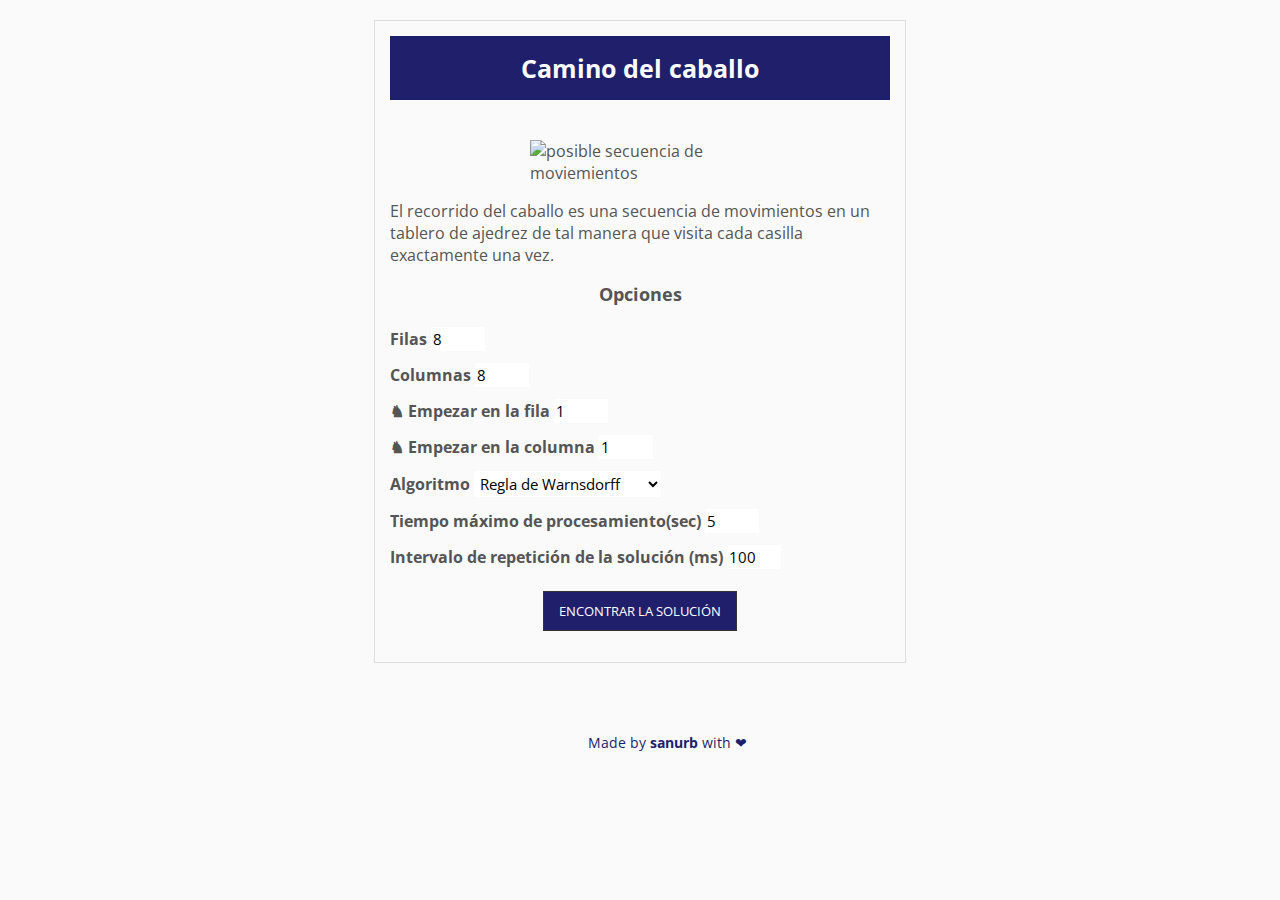
==== problema.html @ 15ef2c47 "update" ====
<!DOCTYPE html>
<html lang="en">
  <head>
    <meta charset="UTF-8" />
    <meta name="viewport" content="width=device-width, initial-scale=1.0" />
    <meta http-equiv="X-UA-Compatible" content="ie=edge" />
    <title>Camino del caballo</title>
    <link rel="shortcut icon" href="images/horseico.png" type="image/x-icon" />
    <link rel="stylesheet" href="css/problema.css" />
    <link
      href="https://fonts.googleapis.com/css?family=Open+Sans:300,400,700,800&display=swap"
      rel="stylesheet"
    />
  </head>
  <body>
    <div id="start-screen">
      <div class="title-container">
        <h1>Camino del caballo</h1>
      </div>
      <img src="https://raw.githubusercontent.com/SUrban0/ProblemaDelCaballo/main/img/camino.gif" alt="posible secuencia de moviemientos" />
      <p class="description">
        El recorrido del caballo es una secuencia de movimientos en un tablero
        de ajedrez de tal manera que visita cada casilla exactamente una vez.
      </p>

      <h2>Opciones</h2>
      <form id="options-form">
        <div class="form-item">
          <label for="numRows">Filas</label>
          <input type="number" min="1" id="numRows" value="8" required />
        </div>
        <div class="form-item">
          <label for="numColumns">Columnas</label>
          <input type="number" min="1" id="numColumns" value="8" required />
        </div>
        <div class="form-item">
          <label for="startRowIndex">&#9822; Empezar en la fila</label>
          <input type="number" min="1" id="startRowIndex" value="1" required />
        </div>
        <div class="form-item">
          <label for="startColumnIndex">&#9822; Empezar en la columna</label>
          <input
            type="number"
            min="1"
            id="startColumnIndex"
            value="1"
            required
          />
        </div>
        <div class="form-item">
          <label for="algorithm">Algoritmo</label>
          <select name="algorithm" id="algorithm">
            <option value="warnsdorfsRule">Regla de Warnsdorff</option>
            <option value="random">Retroceso(backtracking)</option>
          </select>
        </div>
        <div class="form-item">
          <label for="maxProcessingTimeInSeconds"
            >Tiempo máximo de procesamiento(sec)</label
          >
          <input
            type="number"
            min="1"
            id="maxProcessingTimeInSeconds"
            value="5"
            required
          />
        </div>
        <div class="form-item">
          <label for="showSolutionDelay"
            >Intervalo de repetición de la solución (ms)</label
          >
          <input
            type="number"
            min="0"
            id="showSolutionDelay"
            value="100"
            required
          />
        </div>

        <div class="form-item text-center">
          <button type="button" id="solve-button" onclick="onSolveClicked();">
            ENCONTRAR LA SOLUCIÓN
          </button>
        </div>
      </form>

      <div id="info"></div>
      <div id="error"></div>
    </div>

    <div id="result-screen">
      <div id="result-details">
        <div>
          Solucion hallada en <b id="result-solve-seconds"></b> segundos
        </div>
        <div>Tablero: <b id="result-cell-count"></b> casillas</div>
        <div>
          Tomo <b id="result-moves-count"></b> movimientos para resolverlo
        </div>
        <div><b id="result-backwards-moves"></b> movimientos hacia atrás</div>
        <div>
          Velocidad: <span id="result-moves-per-second"></span> moviemientos por
          segundos
        </div>

        <br />
        <button onclick="goToStartScreen();">VOLVER A OPCIONES</button>
      </div>
      <div id="board"></div>
    </div>

    <div class="profile-link-container">
      <a
        class="profile-link"
        href="https://www.linkedin.com/in/sanurb/"
        target="_blank"
      >
        Made by <b>sanurb</b> with <span class="heart">❤</span
        ><span class="underline"></span
      ></a>
    </div>
  </body>

  <script>
    var numRows;
    var numColumns;
    var startRowIndex;
    var startColumnIndex;
    var solutionGrid;
    var solutionPath;
    var pathNumber;
    var showSolutionTimeoutMs;
    var showSolutionDelay;
    var allTimeoutsList = [];
    var useWarnsdorfsRule;
    var totalMovesCount;
    var startTime;
    var endTime;
    var maxProcessingTimeInMs;
    var maxProcessingTimeReached;
    var counterToCheckMaxProcessingTime;
    var backwardsMovements;

    const knightMoves = [
      { row: -2, column: 1 },
      { row: -1, column: 2 },
      { row: 1, column: 2 },
      { row: 2, column: 1 },
      { row: 2, column: -1 },
      { row: 1, column: -2 },
      { row: -1, column: -2 },
      { row: -2, column: -1 },
    ];

    onSolveClicked = () => {
      let optionsForm = getElementById("options-form");
      if (!optionsForm.checkValidity()) {
        onError("Opciones Invalidas");
        return;
      }

      getElementById("solve-button").setAttribute("disabled", true);
      hideElementById("error");

      getElementById("info").innerHTML = "Calculando...";
      showElementById("info");

      resetVariables();
      createSolutionArray();

      setTimeout(() => {
        solve();
      }, 50);
    };

    resetVariables = () => {
      numRows = parseInt(getElementValueById("numRows"));
      numColumns = parseInt(getElementValueById("numColumns"));
      startRowIndex = parseInt(getElementValueById("startRowIndex")) - 1;
      startColumnIndex = parseInt(getElementValueById("startColumnIndex")) - 1;
      showSolutionDelay = parseInt(getElementValueById("showSolutionDelay"));
      useWarnsdorfsRule = getElementValueById("algorithm") === "warnsdorfsRule";
      maxProcessingTimeInMs =
        parseInt(getElementValueById("maxProcessingTimeInSeconds")) * 1000;

      pathNumber = 0;
      solutionGrid = [];
      solutionPath = [];
      showSolutionTimeoutMs = 0;
      allTimeoutsList = [];
      totalMovesCount = 0;
      counterToCheckMaxProcessingTime = 0;
      backwardsMovements = 0;
      maxProcessingTimeReached = false;
    };

    createSolutionArray = () => {
      solutionGrid = new Array(numRows);
      for (let i = 0; i < numRows; i++) {
        solutionGrid[i] = new Array(numColumns);
      }

      for (let i = 0; i < numRows; i++) {
        for (let j = 0; j < numColumns; j++) {
          solutionGrid[i][j] = null;
        }
      }
    };

    solve = () => {
      startTime = new Date().getTime();

      try {
        if (findPath(startRowIndex, startColumnIndex, 0)) {
          showSolution();
        } else {
          showNoSolutionFound();
        }
      } catch (error) {
        console.error(error);
        onError(
          "Capacidad maxima excedida<br>Porfavor intente con otro tablero mas pequeño"
        );
      }
    };

    showNoSolutionFound = () => {
      if (maxProcessingTimeReached) {
        endTime = new Date().getTime();
        let movesPerSecond = Math.floor(
          totalMovesCount / ((endTime - startTime) / 1000)
        );
        onError(
          `Tiempo maximo de procesamiento excedido<br>No se pudo encontrar una solución<br>${totalMovesCount.toLocaleString()} moves tried <small>(${movesPerSecond.toLocaleString()} moves per second)</small>`
        );
      } else {
        onError("No hay solución para este escenario");
      }
    };

    getWarnsdorfSortedPossibleMoves = (row, column) => {
      // Returns the list of possible next moves, sorted by the number of moves that the next cell has got.

      let possibleMoves = [];

      for (
        let gameMoveIndex = 0;
        gameMoveIndex < knightMoves.length;
        gameMoveIndex++
      ) {
        let nextMoveRow = row + knightMoves[gameMoveIndex].row;
        let nextMoveCol = column + knightMoves[gameMoveIndex].column;

        if (canMove(nextMoveRow, nextMoveCol)) {
          let move = {
            possibleMovesCount:
              getNextPossibleMovesCount(nextMoveRow, nextMoveCol) - 1, // -1 not to count the current cell.
            gameMoveIndex: gameMoveIndex,
          };
          possibleMoves.push(move);
        }
      }

      return possibleMoves.sort((a, b) => {
        return a.possibleMovesCount - b.possibleMovesCount;
      });
    };

    checkMaxProcessingTime = () => {
      if (new Date().getTime() - startTime > maxProcessingTimeInMs) {
        maxProcessingTimeReached = true;
      }
    };

    findPath = (row, column, index) => {
      // Check if we reached the max processing time only every 500k tries as that check actually takes time and slows down the process.
      counterToCheckMaxProcessingTime++;
      if (counterToCheckMaxProcessingTime > 500000) {
        counterToCheckMaxProcessingTime = 0;
        checkMaxProcessingTime();
        if (maxProcessingTimeReached) {
          return false;
        }
      }

      totalMovesCount++;

      pathNumber++;
      // mark cell as used
      solutionGrid[row][column] = pathNumber;
      // store knight's path
      solutionPath[pathNumber] = { row: row, column: column };

      if (index === numRows * numColumns - 1) {
        //Solution found
        endTime = new Date().getTime();
        return true;
      }

      if (useWarnsdorfsRule) {
        let sortedPossibleMoves = getWarnsdorfSortedPossibleMoves(row, column);

        // Recursively find a path
        for (let j = 0; j < sortedPossibleMoves.length; j++) {
          if (
            findPath(
              row + knightMoves[sortedPossibleMoves[j].gameMoveIndex].row,
              column + knightMoves[sortedPossibleMoves[j].gameMoveIndex].column,
              index + 1
            )
          ) {
            return true;
          }

          if (maxProcessingTimeReached) {
            break;
          }
        }
      } else {
        // Don't use WarnsdorfsRule
        for (let z = 0; z < knightMoves.length; z++) {
          if (
            canMove(row + knightMoves[z].row, column + knightMoves[z].column) &&
            findPath(
              row + knightMoves[z].row,
              column + knightMoves[z].column,
              index + 1
            )
          ) {
            return true;
          }

          if (maxProcessingTimeReached) {
            break;
          }
        }
      }

      // Path not found -> backtrack
      solutionGrid[row][column] = null;
      solutionPath[pathNumber] = null;
      pathNumber--;
      backwardsMovements++;
      return false;
    };

    canMove = (row, col) => {
      return (
        row >= 0 &&
        col >= 0 &&
        row < numRows &&
        col < numColumns &&
        solutionGrid[row][col] == null
      );
    };

    getNextPossibleMovesCount = (row, col) => {
      let count = 0;

      for (let i = 0; i < knightMoves.length; i++) {
        let targetRow = row + knightMoves[i].row;
        let targetCol = col + knightMoves[i].column;

        if (canMove(targetRow, targetCol)) {
          count++;
        }
      }

      return count;
    };

    showSolution = () => {
      getElementById("result-solve-seconds").innerHTML = (
        (endTime - startTime) /
        1000
      ).toFixed(4);
      getElementById("result-cell-count").innerHTML =
        numRows + "x" + numColumns + " = " + numRows * numColumns;
      getElementById("result-moves-count").innerHTML =
        totalMovesCount.toLocaleString();

      let movesPerSecond = Math.floor(
        totalMovesCount / ((endTime - startTime) / 1000)
      );
      getElementById("result-moves-per-second").innerHTML =
        movesPerSecond.toLocaleString();

      getElementById("result-backwards-moves").innerHTML =
        backwardsMovements.toLocaleString();

      hideElementById("start-screen");
      emptyElementById("board");
      showElementById("result-screen");

      if (showSolutionDelay > 0) {
        displayBoard(false);

        for (let pathIndex = 1; pathIndex < solutionPath.length; pathIndex++) {
          showSolutionTimeoutMs += showSolutionDelay;

          let newCellId =
            solutionPath[pathIndex].row + "_" + solutionPath[pathIndex].column;
          let newCellPathNumber =
            solutionGrid[solutionPath[pathIndex].row][
              solutionPath[pathIndex].column
            ];
          moveKnight(newCellId, newCellPathNumber);
        }
      } else {
        displayBoard(true);
      }
    };

    displayBoard = (showCellValues) => {
      let board = getElementById("board");

      let firstRow = document.createElement("div");

      let firstRowContent =
        "<div class='cell index-cell-col-empty'>&nbsp;</div>";
      for (let topColIndex = 0; topColIndex < numColumns; topColIndex++) {
        firstRowContent +=
          "<div class='cell index-cell-col'>" + (topColIndex + 1) + "</div>";
      }

      firstRow.innerHTML = firstRowContent;

      board.appendChild(firstRow);

      for (let rowIndex = 0; rowIndex < numRows; rowIndex++) {
        let row = document.createElement("div");

        let rowContent =
          "<div class='cell index-cell-row'><div class='number'>" +
          (rowIndex + 1) +
          "</div></div>";
        for (let colIndex = 0; colIndex < numColumns; colIndex++) {
          rowContent +=
            "<div id='" +
            rowIndex +
            "_" +
            colIndex +
            "' class='cell " +
            (showCellValues ? "used-cell" : "") +
            "'>" +
            (showCellValues && solutionGrid[rowIndex][colIndex] != null
              ? solutionGrid[rowIndex][colIndex]
              : "&nbsp;") +
            "</div>";
        }

        row.innerHTML = rowContent;

        board.appendChild(row);
      }
    };

    moveKnight = (targetCellId, targetPathNumber) => {
      let timeoutId = setTimeout(() => {
        let oldKnightCell = getFirstElementByClass("active-knight-cell");
        if (oldKnightCell) {
          oldKnightCell.classList.remove("active-knight-cell");
          oldKnightCell.classList.add("used-cell");
          oldKnightCell.innerText =
            oldKnightCell.getAttribute("data-path-number");
        }

        let newKnightCell = getElementById(targetCellId);
        newKnightCell.classList.add("active-knight-cell");
        newKnightCell.setAttribute("data-path-number", targetPathNumber);
      }, showSolutionTimeoutMs);

      allTimeoutsList.push(timeoutId);
    };

    goToStartScreen = () => {
      clearAllTimeoutsList();

      hideElementById("result-screen");
      hideElementById("info");
      hideElementById("error");

      showElementById("start-screen");

      getElementById("solve-button").removeAttribute("disabled");
    };

    onError = (htmlText) => {
      hideElementById("info");

      clearAllTimeoutsList();

      getElementById("solve-button").removeAttribute("disabled");

      getElementById("error").innerHTML = htmlText;

      showElementById("error");
    };

    showElementById = (id) => {
      getElementById(id).style.display = "block";
    };

    hideElementById = (id) => {
      getElementById(id).style.display = "none";
    };

    getElementById = (id) => {
      return document.getElementById(id);
    };

    getElementValueById = (id) => {
      return document.getElementById(id).value;
    };

    getFirstElementByClass = (className) => {
      let result = document.getElementsByClassName(className);
      if (result.length) {
        return result[0];
      }
      return null;
    };

    emptyElementById = (id) => {
      getElementById(id).innerHTML = "";
    };

    clearAllTimeoutsList = () => {
      for (let i = 0; i < allTimeoutsList.length; i++) {
        clearTimeout(allTimeoutsList[i]);
      }
    };
  </script>
</html>
---- css/problema.css ----
* {
  font-family: "Open Sans", sans-serif;
}

html {
  height: 100%;
  background: #fafafa;
}

body {
  color: #555;
}

img {
  max-width: 220px;
  max-height: 220px;
  display: block;
  margin-left: auto;
  margin-right: auto;
  width: 100%;
}

h1 {
  color: #fff;
  font-size: 25px;
  margin: 0;
}

h2 {
  font-size: 18px;
  margin: 15px 0;
  text-align: center;
}

.text-center {
  text-align: center;
}

#start-screen {
  padding: 15px;
  border: 1px solid #ddd;
}

#result-screen {
  display: none;
  text-align: center;
}

#start-screen,
#result-details {
  max-width: 500px;
  margin: 20px auto 0 auto;
}

.title-container {
  padding: 15px 0px;
  text-align: center;
  width: 100%;
  background-color: #1f1f6b;
  margin-bottom: 40px;
}

#board {
  margin: 50px auto;
  white-space: nowrap;
}

.cell {
  border: 1px solid #666;
  text-align: center;
  margin: 0;
  padding: 0;
  display: inline-block;
  font-size: 16px;
  box-sizing: border-box;
  width: 40px;
  height: 40px;
  line-height: 40px;
}

.active-knight-cell {
  color: #333;
  font-size: 30px;
  background-color: #5eb95e;
  font-size: 16px;
  background-image: url(https://raw.githubusercontent.com/SUrban0/ProblemaDelCaballo/main/img/caballo.png);
  background-repeat: no-repeat;
  background-position: 50% 50%;
  background-size: 30px;
}

.used-cell {
  color: #fff;
  background-color: #888;
}

.index-cell-row {
  text-align: right;
  border-color: white;
}

.index-cell-row .number {
  margin-right: 10px;
}

.index-cell-col {
  text-align: center;
  border-color: white;
}

.index-cell-col-empty {
  border-color: white;
}

.form-item {
  padding: 6px 0;
}

.form-item label {
  font-weight: bold;
}

input[type=number] {
  width: 50px;
  padding: 2px;
  border: none;
  font-size: 15px;
}

select {
  padding: 2px;
  border: none;
  font-size: 15px;
  background: white;
}

button {
  background-color: #1f1f6b;
  color: #fff;
  padding: 10px 15px;
  border: 1px solid #333;
}

button:hover {
  background-color: #fff;
  color: #333;
  cursor: pointer;
}

#solve-button {
  margin-top: 10px;
}

#info {
  color: rgb(16, 16, 150);
  font-weight: bold;
  margin-top: 10px;
}

#error {
  color: rgb(175, 29, 29);
  font-weight: bold;
  margin-top: 10px;
}

.profile-link-container {
  margin: 50px 0 20px 0;
  justify-content: center;
  display: flex;
  line-height: 60px;
}

.profile-link {
  text-decoration: none;
  padding-left: 55px;
  background: url(https://pattern.uao.edu.co/images/logo-uao-virtual-vertical.svg) 0 center no-repeat;
  font-size: 14px;
  height: 60px;
  background-size: 50px 50px;
  color: #1f1f6b;
}

.profile-link:hover .heart {
  color: #c44736;
}

.profile-link:hover .underline {
  -webkit-transform: scaleX(1);
  transform: scaleX(1);
}

.underline {
  display: block;
  position: relative;
  padding: 0;
  width: 100%;
  height: 2px;
  bottom: 30%;
  right: 0;
  background-color: #1f1f6b;
  -webkit-transition: all 0.25s ease-in-out 0s;
  transition: all 0.25s ease-in-out 0s;
  -webkit-transform: scaleX(0);
  transform: scaleX(0);
}
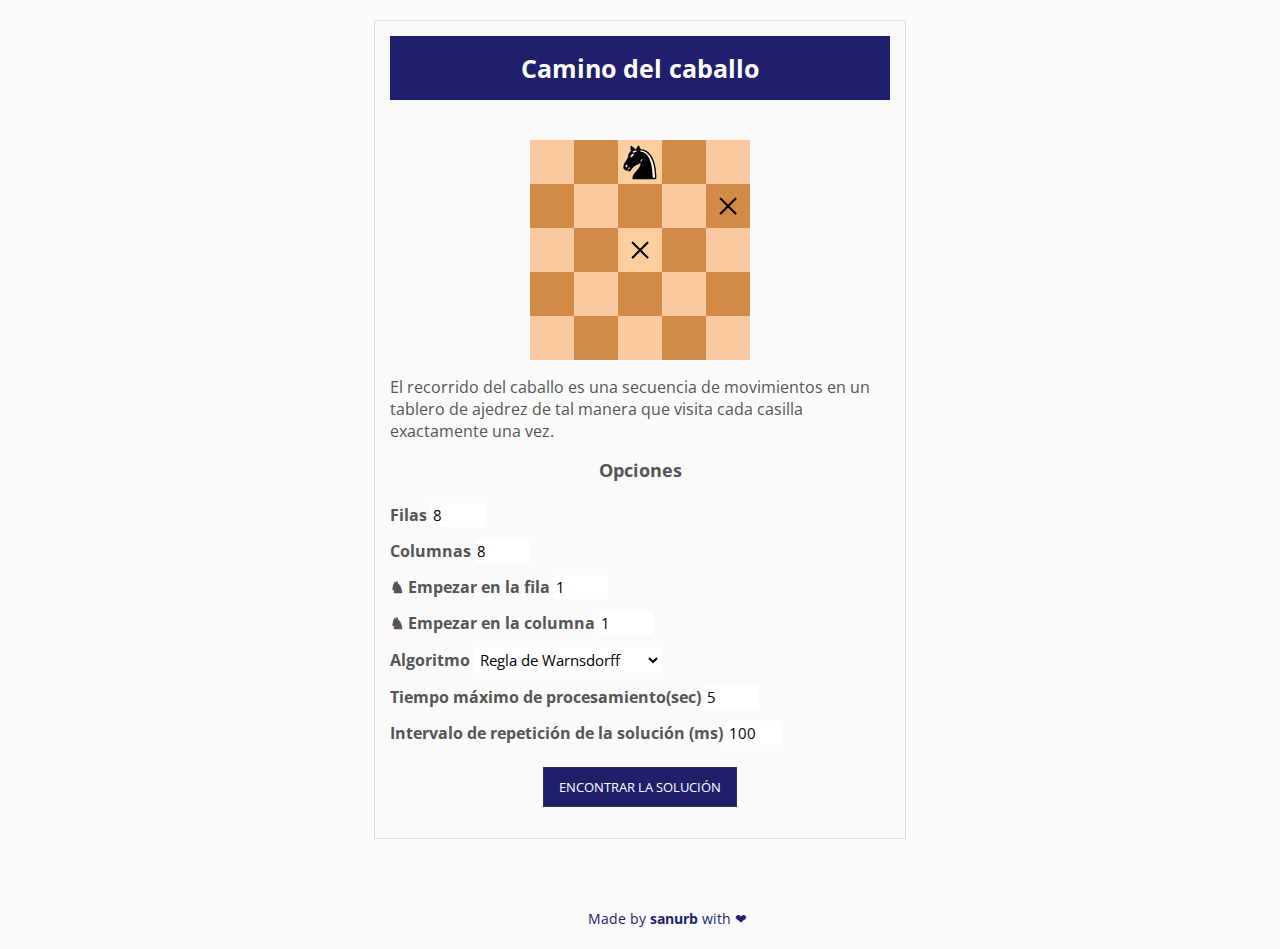
==== commit fa7db896: "Update problema.html" ====
--- a/problema.html
+++ b/problema.html
@@ -17,7 +17,7 @@
       <div class="title-container">
         <h1>Camino del caballo</h1>
       </div>
-      <img src="https://raw.githubusercontent.com/SUrban0/ProblemaDelCaballo/main/img/camino.gif" alt="posible secuencia de moviemientos" />
+      <img src="./img/camino.gif" alt="posible secuencia de moviemientos" />
       <p class="description">
         El recorrido del caballo es una secuencia de movimientos en un tablero
         de ajedrez de tal manera que visita cada casilla exactamente una vez.
